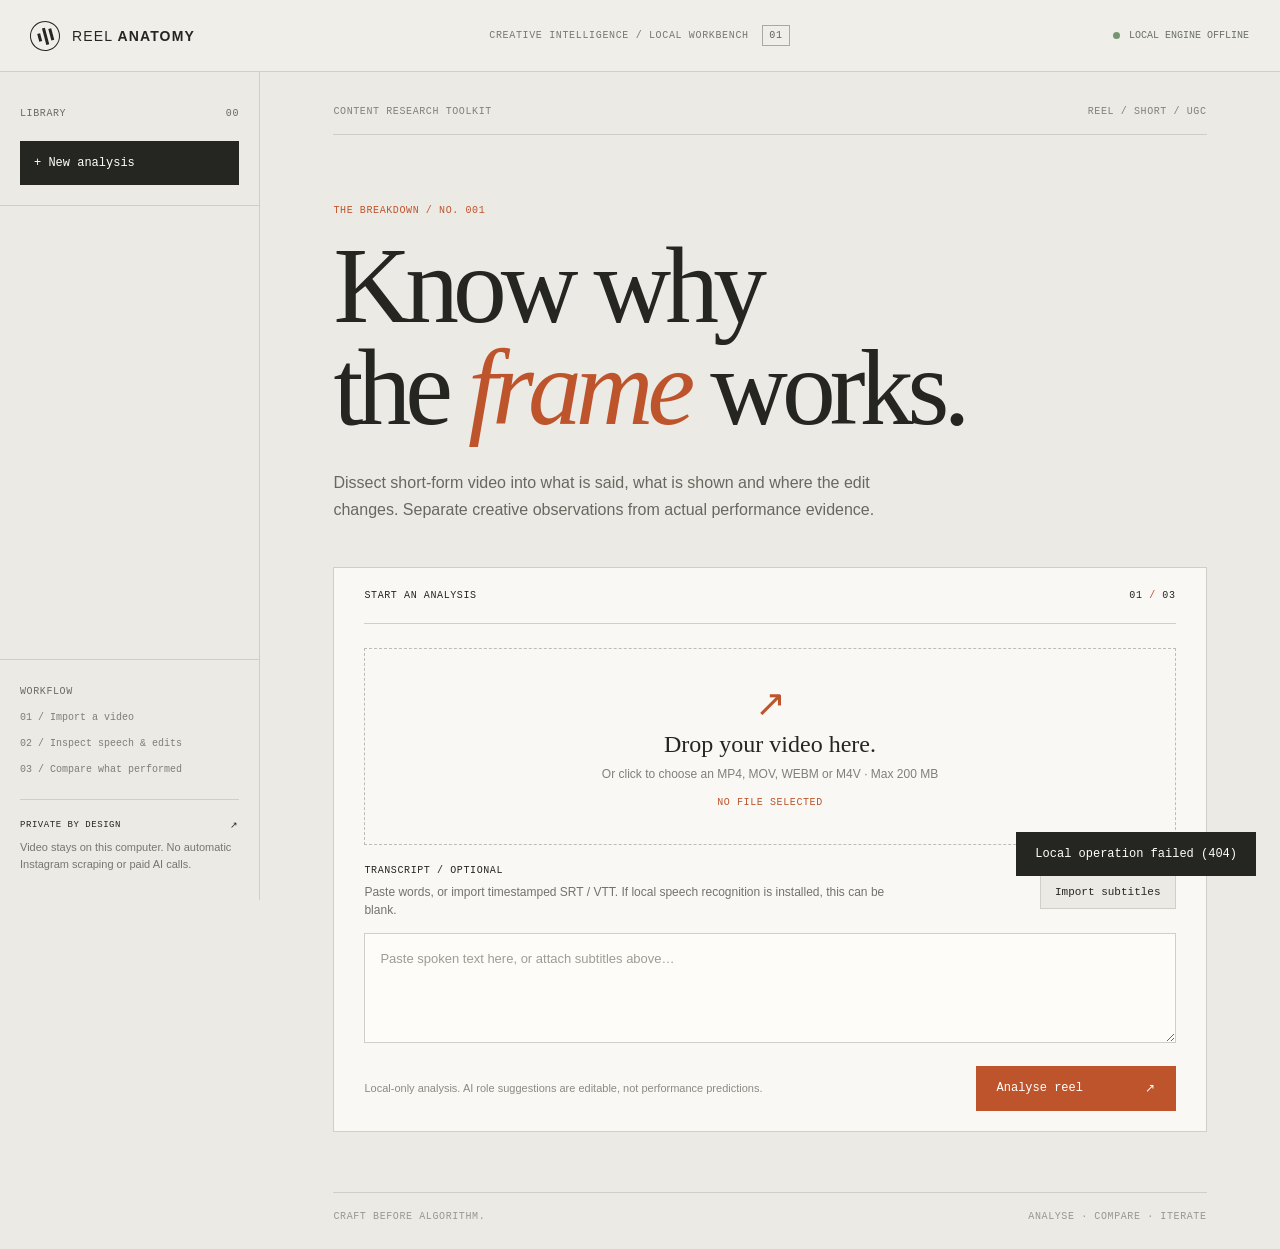
==== web/index.html @ 13e391bc "Build local-first Reel Anatomy analysis workbench" ====
<!doctype html>
<html lang="en">
<head>
  <meta charset="utf-8">
  <meta name="viewport" content="width=device-width, initial-scale=1">
  <meta name="theme-color" content="#eceae4">
  <title>Reel Anatomy · Creative analysis workbench</title>
  <link rel="stylesheet" href="/web/style.css">
</head>
<body>
  <div class="shell">
    <header class="topbar">
      <div class="brand" aria-label="Reel Anatomy">
        <div class="brand-mark"><span></span><span></span><span></span></div>
        <div class="brand-name">REEL <strong>ANATOMY</strong></div>
      </div>
      <div class="top-center">CREATIVE INTELLIGENCE / LOCAL WORKBENCH <span class="version">01</span></div>
      <div class="header-right"><span class="live-dot"></span><span id="system-status">Checking local engine</span></div>
    </header>
    <div class="workspace">
      <aside class="sidebar">
        <div class="side-top">
          <div class="eyebrow">LIBRARY <span id="project-count">00</span></div>
          <button class="side-new" id="new-project">+ New analysis</button>
        </div>
        <nav id="project-list" class="project-list" aria-label="Saved projects"></nav>
        <div class="side-bottom">
          <span class="eyebrow">WORKFLOW</span>
          <p>01 / Import a video</p>
          <p>02 / Inspect speech &amp; edits</p>
          <p>03 / Compare what performed</p>
          <div class="privacy">PRIVATE BY DESIGN <span>↗</span><small>Video stays on this computer. No automatic Instagram scraping or paid AI calls.</small></div>
        </div>
      </aside>
      <main class="main">
        <section id="start-view" class="start-view">
          <div class="intro-meta"><span>CONTENT RESEARCH TOOLKIT</span><span>REEL / SHORT / UGC</span></div>
          <div class="intro">
            <span class="issue">THE BREAKDOWN / NO. 001</span>
            <h1>Know why<br>the <em>frame</em> works.</h1>
            <p class="intro-deck">Dissect short-form video into what is said, what is shown and where the edit changes. Separate creative observations from actual performance evidence.</p>
          </div>
          <div class="form-stage">
            <div class="form-topline"><span>START AN ANALYSIS</span><span>01 <span class="slash">/</span> 03</span></div>
            <form id="upload-form">
              <label class="drop-zone" id="drop-zone">
                <input id="video-file" name="video" type="file" accept="video/mp4,video/quicktime,video/webm,.m4v" required>
                <span class="drop-icon">↗</span>
                <span class="drop-heading">Drop your video here.</span>
                <span class="drop-sub">Or click to choose an MP4, MOV, WEBM or M4V · Max 200 MB</span>
                <span id="chosen-name" class="chosen-name">NO FILE SELECTED</span>
              </label>
              <div class="import-options">
                <div>
                  <div class="field-label">TRANSCRIPT / OPTIONAL</div>
                  <p>Paste words, or import timestamped SRT / VTT. If local speech recognition is installed, this can be blank.</p>
                </div>
                <label class="file-mini">Import subtitles<input id="captions-file" type="file" accept=".srt,.vtt,.txt"></label>
              </div>
              <textarea id="transcript-input" spellcheck="true" rows="4" placeholder="Paste spoken text here, or attach subtitles above…"></textarea>
              <div class="form-bottom">
                <p id="upload-hint">Local-only analysis. AI role suggestions are editable, not performance predictions.</p>
                <button class="primary-button" id="analyze-button" type="submit">Analyse reel <span>↗</span></button>
              </div>
              <div id="upload-progress" class="upload-progress" hidden><span class="spinner"></span><span id="progress-label">Processing the video…</span></div>
            </form>
          </div>
          <div class="bottom-note"><span>CRAFT BEFORE ALGORITHM.</span><span>ANALYSE · COMPARE · ITERATE</span></div>
        </section>
        <section id="analysis-view" hidden>
          <div class="analysis-head">
            <button class="back-link" id="back-to-library">← New analysis</button>
            <div class="analysis-topline"><span>FIELD REPORT <span id="report-no">/ 01</span></span><span id="save-indicator">LOCAL COPY</span></div>
            <div class="analysis-title-row"><div><div class="kicker">VIDEO DECONSTRUCTION</div><h2 id="report-title"></h2></div><button class="outline-button" id="save-button">Save corrections</button></div>
            <div class="report-meta"><span id="report-duration"></span><span id="report-utterances"></span><span id="report-cuts"></span><span id="report-source"></span></div>
            <div id="notice-list" class="notice-list"></div>
          </div>
          <div class="overview">
            <div class="video-column">
              <div class="panel-title"><span>01 / ORIGINAL FOOTAGE</span><span id="video-time">00:00</span></div>
              <div class="video-frame"><video id="player" controls playsinline preload="metadata"></video></div>
              <p class="panel-foot">Select a sentence or shot below to inspect its moment.</p>
            </div>
            <div class="breakdown-column">
              <div class="panel-title"><span>02 / STRUCTURE AT A GLANCE</span><span>PROVISIONAL TAGS</span></div>
              <div class="stat-grid">
                <div class="stat"><strong id="stat-sentences">0</strong><span>UTTERANCES</span></div>
                <div class="stat"><strong id="stat-shots">0</strong><span>SHOT INTERVALS</span></div>
                <div class="stat"><strong id="stat-cut-rate">0</strong><span>CUTS / MIN</span></div>
              </div>
              <div class="structure-title">NARRATIVE MIX <span>BY NUMBER OF UTTERANCES</span></div>
              <div id="role-breakdown" class="role-breakdown"></div>
              <div class="insight-note"><span>EDITOR'S NOTE</span><p id="structure-note"></p></div>
            </div>
          </div>
          <div class="timeline-panel">
            <div class="panel-title"><span>03 / CHRONOLOGICAL MAP</span><span>CLICK A BLOCK TO SEEK</span></div>
            <div class="timeline-label"><span>WHAT IS SAID</span><span>START → FINISH</span></div>
            <div class="timeline-track transcript-track" id="speech-track"></div>
            <div class="timeline-label second"><span>WHERE THE CUTS ARE</span><span>AUTOMATIC ESTIMATE</span></div>
            <div class="timeline-track shot-track" id="shot-track"></div>
            <div class="timeline-key" id="timeline-key"></div>
          </div>
          <section class="detail-panel">
            <div class="panel-title"><span>04 / SENTENCE-BY-SENTENCE</span><span id="sentence-count">0 ROWS</span></div>
            <div class="table-hdr"><span>IN / OUT</span><span>FUNCTION</span><span>SPOKEN CONTENT &amp; BASIS</span></div>
            <div id="sentence-rows"></div>
          </section>
          <section class="detail-panel">
            <div class="panel-title"><span>05 / SHOT INVENTORY</span><span>LABELS ARE EDITABLE</span></div>
            <p class="panel-desc">Shot boundaries are estimated from visual changes. Camera angles and scene descriptions require your review; these are not claimed as computer-vision classifications.</p>
            <div id="shot-grid" class="shot-grid"></div>
          </section>
          <section class="detail-panel performance">
            <div class="panel-title"><span>06 / REAL PERFORMANCE</span><span>USER-SUPPLIED METRICS ONLY</span></div>
            <p class="panel-desc">Enter actual numbers for this video. No estimated views, fabricated retention or automatic Instagram access.</p>
            <div class="metric-fields" id="metric-fields">
              <label>Views <input type="number" min="0" name="views" placeholder="—"></label>
              <label>Likes <input type="number" min="0" name="likes" placeholder="—"></label>
              <label>Saves <input type="number" min="0" name="saves" placeholder="—"></label>
              <label>Shares <input type="number" min="0" name="shares" placeholder="—"></label>
              <label>Comments <input type="number" min="0" name="comments" placeholder="—"></label>
            </div>
            <div class="actions"><button class="outline-button" id="export-json">Export full analysis (.json)</button><button class="outline-button" id="export-csv">Export sentences (.csv)</button></div>
          </section>
          <section class="detail-panel comparison">
            <div class="panel-title"><span>07 / ACROSS YOUR LIBRARY</span><span>DESCRIPTIVE COMPARISON</span></div>
            <p class="panel-desc">Compare reported views and engagement rate with structural observations. Similarity alone does not prove a technique caused success.</p>
            <div id="comparison-table"></div>
            <div class="actions"><button class="outline-button" id="export-comparison">Export comparison (.csv)</button></div>
          </section>
          <div class="bottom-note"><span>CRAFT BEFORE ALGORITHM.</span><span>LOCAL · AUDITABLE · EDITABLE</span></div>
        </section>
      </main>
    </div>
    <div class="toast" id="toast" role="status" aria-live="polite"></div>
  </div>
  <script src="/web/app.js"></script>
</body>
</html>
---- web/style.css ----
/* Local-first: no remote font requests. Falls back to installed system fonts. */
:root{--paper:#eceae4;--white:#f9f8f4;--ink:#252521;--muted:#878780;--line:#cfcfc7;--accent:#be542c;--accent-soft:#efd2c5;--cream:#e5e1d6;--mono:'DM Mono','Consolas',monospace;--sans:'DM Sans','Arial',sans-serif;--serif:'Playfair Display',Georgia,serif}
*{box-sizing:border-box}html{scroll-behavior:smooth}body{margin:0;background:var(--paper);color:var(--ink);font-family:var(--sans);font-size:14px}button,input,textarea,select{font:inherit}button{cursor:pointer}button:focus-visible,input:focus-visible,textarea:focus-visible,select:focus-visible{outline:2px solid var(--accent);outline-offset:3px}a{color:inherit}
[hidden]{display:none!important}::selection{background:var(--accent-soft)}
.topbar{height:72px;display:flex;align-items:center;justify-content:space-between;gap:20px;padding:0 31px 0 30px;border-bottom:1px solid var(--line);background:#efeee9;position:sticky;top:0;z-index:20}
.brand{display:flex;align-items:center;gap:12px;min-width:230px}.brand-mark{width:30px;height:30px;border:1.8px solid var(--ink);border-radius:50%;position:relative;display:flex;align-items:center;justify-content:center;gap:3px;transform:rotate(-15deg)}.brand-mark span{width:3px;background:var(--ink);height:8px}.brand-mark span:nth-child(2){height:17px}.brand-mark span:nth-child(3){height:12px}.brand-name{font-size:14px;letter-spacing:.08em;font-weight:400;white-space:nowrap}.brand-name strong{font-weight:700}
.top-center{font:10px var(--mono);letter-spacing:.065em;color:#777970;text-align:center}.version{border:1px solid #aaa99f;padding:4px 6px;margin-left:7px;color:#62655c}.header-right{display:flex;align-items:center;gap:9px;font:10px var(--mono);color:#6d706b;text-transform:uppercase;min-width:230px;justify-content:flex-end}.live-dot{width:7px;height:7px;border-radius:100%;background:#789571}
.workspace{display:grid;grid-template-columns:260px minmax(0,1fr);min-height:calc(100vh - 72px)}
.sidebar{border-right:1px solid var(--line);display:flex;flex-direction:column;min-height:calc(100vh - 72px);position:sticky;top:72px;height:calc(100vh - 72px);overflow-y:auto;background:var(--paper)}
.side-top{padding:36px 20px 20px}.eyebrow,.kicker,.issue,.intro-meta,.form-topline,.panel-title,.table-hdr,.timeline-label,.timeline-key,.bottom-note,.analysis-topline,.report-meta,.field-label,.metric-fields label,.stat span,.structure-title,.privacy,.chosen-name,.upload-progress,.notice-list,.back-link{font-family:var(--mono);font-size:10px;letter-spacing:.06em}
.eyebrow{display:flex;justify-content:space-between;color:#6b6b64}.side-new{background:var(--ink);color:white;border:0;text-align:left;width:100%;margin:22px 0 0;padding:15px 14px;font:12px var(--mono);display:flex;justify-content:space-between}.side-new:hover{background:var(--accent)}
.project-list{flex:1;display:block;border-top:1px solid var(--line)}.project-nav{border:0;border-bottom:1px solid var(--line);background:transparent;display:flex;flex-direction:column;gap:7px;width:100%;text-align:left;padding:17px 20px 17px 24px;position:relative}.project-nav:hover,.project-nav.active{background:#e0ded5}.project-nav.active:before{content:'';position:absolute;left:0;top:0;bottom:0;width:3px;background:var(--accent)}.project-nav strong{font-size:13px;font-weight:600;white-space:nowrap;overflow:hidden;text-overflow:ellipsis;width:100%}.project-nav small{font:9px var(--mono);color:var(--muted)}.empty-library{padding:28px 20px;color:var(--muted);line-height:1.6;font-size:12px}
.side-bottom{padding:26px 20px;margin-top:auto;border-top:1px solid var(--line)}.side-bottom p{font:10px var(--mono);color:#7e7e76;margin:15px 0}.privacy{border-top:1px solid var(--line);margin-top:24px;padding-top:20px;font-size:9px;color:var(--ink);display:block}.privacy span{float:right}.privacy small{font:11px/1.6 var(--sans);display:block;color:#76766e;margin-top:9px;letter-spacing:normal}
.main{min-width:0;max-width:1680px;width:100%;margin:0 auto}.start-view{min-height:calc(100vh - 72px);padding:34px 7.2% 0}.intro-meta{display:flex;justify-content:space-between;color:#828078;border-bottom:1px solid var(--line);padding-bottom:17px}.intro{padding:65px 0 44px}.issue{color:var(--accent)}.intro h1{font-size:clamp(58px,8.4vw,132px);line-height:.95;font-family:var(--serif);font-weight:500;letter-spacing:-.055em;margin:19px 0 31px}.intro h1 em{font-weight:500;color:var(--accent)}.intro-deck{font-size:16px;color:#686860;line-height:1.65;max-width:560px;margin:0}
.form-stage{max-width:940px;border:1px solid var(--line);background:var(--white);padding:0 30px 20px;margin-bottom:60px}.form-topline{display:flex;justify-content:space-between;padding:22px 0;border-bottom:1px solid var(--line)}.slash{color:var(--accent)}.drop-zone{display:flex;align-items:center;flex-direction:column;justify-content:center;min-height:197px;border:1px dashed #bebdb5;margin-top:24px;padding:18px;transition:background .2s,border-color .2s;text-align:center;position:relative}.drop-zone:hover,.drop-zone.dragover{background:#f3eee6;border-color:var(--accent)}.drop-zone input{position:absolute;inset:0;opacity:0;width:100%;cursor:pointer}.drop-icon{font-family:var(--serif);font-size:37px;color:var(--accent);line-height:1}.drop-heading{font:500 24px var(--serif);margin:9px 0}.drop-sub{font-size:12px;color:#808078}.chosen-name{font-size:10px;color:var(--accent);margin-top:16px}.import-options{display:flex;align-items:center;justify-content:space-between;gap:15px;padding:20px 0 14px}.import-options p{font-size:12px;color:#73736e;margin:7px 0 0;max-width:530px;line-height:1.5}.file-mini{position:relative;padding:10px 14px;border:1px solid var(--line);font:11px var(--mono);white-space:nowrap;cursor:pointer;background:var(--paper)}.file-mini input{position:absolute;inset:0;opacity:0;cursor:pointer;width:100%}textarea{border:1px solid var(--line);background:#fdfcf9;width:100%;padding:15px;resize:vertical;min-height:80px;color:var(--ink);font:13px/1.5 var(--sans)}textarea::placeholder{color:#9e9d93}.form-bottom{display:flex;gap:15px;align-items:center;justify-content:space-between;padding:20px 0 0}.form-bottom p{font:11px/1.6 var(--sans);max-width:420px;color:#8b8b81;margin:0}.primary-button{background:var(--accent);border:0;color:white;font:12px var(--mono);padding:15px 21px;display:flex;justify-content:space-between;gap:50px;min-width:200px}.primary-button:hover{background:#a64422}.primary-button:disabled{opacity:.5;cursor:not-allowed}.upload-progress{display:flex;gap:10px;align-items:center;padding-top:20px;color:var(--accent)}.spinner{height:13px;width:13px;border-radius:100%;border:2px solid #e4b6a5;border-top-color:var(--accent);animation:spin .8s linear infinite}@keyframes spin{to{transform:rotate(360deg)}}
.bottom-note{display:flex;justify-content:space-between;gap:20px;border-top:1px solid var(--line);padding:18px 0 28px;color:#97978f}
#analysis-view{padding:27px 5% 20px}.back-link{border:0;background:transparent;color:var(--accent);padding:0;margin:0 0 30px}.analysis-topline{display:flex;justify-content:space-between;padding-bottom:16px;border-bottom:1px solid var(--line);color:#84837a}.analysis-title-row{display:flex;justify-content:space-between;align-items:end;gap:24px;margin:25px 0}.kicker{color:var(--accent)}.analysis-title-row h2{font:500 clamp(32px,4vw,56px)/1.07 var(--serif);margin:12px 0 0;letter-spacing:-.035em;overflow-wrap:anywhere}.outline-button{background:transparent;border:1px solid #a8a89e;padding:11px 14px;font:10px var(--mono);white-space:nowrap;color:var(--ink)}.outline-button:hover{border-color:var(--accent);color:var(--accent)}.report-meta{display:flex;flex-wrap:wrap;gap:18px;padding-bottom:23px;color:#7c7d75}.report-meta span:not(:first-child):before{content:'·';margin-right:17px;color:#adaca3}.notice-list{padding:0 0 8px}.notice{border-left:2px solid var(--accent);padding:9px 12px;background:#e9dbcd;margin-bottom:6px;line-height:1.5;color:#80533e}
.overview{display:grid;grid-template-columns:minmax(0,1.25fr) minmax(310px,.75fr);gap:30px;border-top:1px solid var(--line);padding:24px 0 36px}.panel-title{display:flex;justify-content:space-between;gap:15px;color:#65665e;margin-bottom:20px}.panel-title span:last-child{color:#9b9b91}.video-frame{aspect-ratio:16/9;background:#181817;display:flex;align-items:center;justify-content:center;overflow:hidden}.video-frame video{display:block;width:100%;height:100%;object-fit:contain}.panel-foot{font-size:11px;color:#8e8d84}
.breakdown-column{border:1px solid var(--line);background:#f3f1ea;padding:20px}.stat-grid{display:grid;grid-template-columns:repeat(3,1fr);border-top:1px solid var(--line);border-bottom:1px solid var(--line);margin-bottom:25px}.stat{padding:22px 10px 18px;text-align:center;display:flex;flex-direction:column;gap:12px}.stat+.stat{border-left:1px solid var(--line)}.stat strong{font:500 38px var(--serif);letter-spacing:-.05em}.stat span{font-size:8px;color:#8a8a80}.structure-title{display:flex;justify-content:space-between;gap:8px;margin:0 0 15px}.structure-title span{color:#aaa99f;font-size:8px}.role-breakdown{display:flex;flex-direction:column;gap:13px}.role-line{display:grid;grid-template-columns:94px minmax(0,1fr) 26px;align-items:center;gap:11px;font-size:11px}.role-line label{white-space:nowrap}.role-line b{font:10px var(--mono);font-weight:400;text-align:right}.meter{height:7px;background:#dedbd2}.meter div{height:100%;background:var(--ink)}.role-line.is-hook .meter div{background:var(--accent)}.insight-note{margin-top:27px;border-top:1px solid var(--line);padding-top:18px}.insight-note span{font:10px var(--mono);color:var(--accent)}.insight-note p{font:14px/1.55 var(--serif);margin:9px 0 0}
.timeline-panel,.detail-panel{border-top:1px solid var(--line);padding:28px 0 35px}.timeline-label{display:flex;justify-content:space-between;color:#818177;margin:20px 0 8px}.timeline-label.second{margin-top:20px}.timeline-track{height:45px;display:flex;position:relative;background:#dad8d0;overflow:hidden}.timeline-track button{position:absolute;border:0;border-right:2px solid var(--paper);top:0;bottom:0;min-width:3px;padding:0;overflow:hidden;cursor:pointer}.transcript-track button{background:#918f85}.transcript-track button.hook{background:var(--accent)}.transcript-track button.cta{background:#3d6258}.transcript-track button.problem{background:#ac8f5a}.transcript-track button:hover,.shot-track button:hover{filter:brightness(.78)}.shot-track{height:25px}.shot-track button{background:#a7a49a}.shot-track button:nth-child(even){background:#7c7d77}.timeline-key{display:flex;gap:17px;margin-top:14px;color:#85847a;flex-wrap:wrap}.legend-dot{display:inline-block;vertical-align:middle;width:8px;height:8px;margin-right:5px;background:#918f85}.legend-dot.hook{background:var(--accent)}.legend-dot.cta{background:#3d6258}.legend-dot.problem{background:#ac8f5a}
.table-hdr,.sentence-row{display:grid;grid-template-columns:120px 150px minmax(0,1fr);gap:18px;align-items:start}.table-hdr{border-bottom:1px solid var(--ink);padding:14px 0;color:#818177}.sentence-row{border-bottom:1px solid var(--line);padding:20px 0;position:relative}.sentence-row:hover{background:#e7e3d8}.time-button{border:0;background:transparent;color:var(--accent);font:11px var(--mono);text-align:left;padding:0}.role-select{max-width:135px;width:100%;padding:7px 4px;background:#eeece5;border:1px solid #b9b8ae;font:10px var(--mono)}.row-text{width:100%;font:16px/1.4 var(--serif);padding:1px 0;border:0;border-bottom:1px dashed transparent;background:transparent;resize:vertical;min-height:35px}.row-text:focus{border-color:var(--accent);outline:none}.row-reason{font-size:11px;color:#8a887f;margin-top:5px;line-height:1.5}
.panel-desc{font-size:12px;line-height:1.6;color:#85847c;max-width:710px;margin:-3px 0 20px}.shot-grid{display:grid;grid-template-columns:repeat(auto-fill,minmax(185px,1fr));gap:14px}.shot-card{background:#f8f7f2;border:1px solid var(--line);padding:0 0 14px}.shot-card img{display:block;width:100%;aspect-ratio:16/9;object-fit:cover;background:#c9c6be;cursor:pointer}.shot-body{padding:12px 12px 0}.shot-time{font:10px var(--mono);color:var(--accent);display:flex;justify-content:space-between;margin-bottom:9px}.shot-card input{background:transparent;border:0;border-bottom:1px solid var(--line);padding:7px 0;width:100%;font:13px var(--sans)}.shot-card input:focus{outline:none;border-color:var(--accent)}
.metric-fields{display:grid;grid-template-columns:repeat(5,minmax(0,1fr));gap:12px}.metric-fields label{display:flex;flex-direction:column;gap:9px;color:#838179}.metric-fields input{width:100%;border:1px solid var(--line);background:var(--white);padding:12px;font:14px var(--sans);color:var(--ink)}.actions{display:flex;gap:9px;margin-top:25px;flex-wrap:wrap}.comparison-table{width:100%;border-collapse:collapse}.comparison-table th,.comparison-table td{border-bottom:1px solid var(--line);padding:13px 10px;text-align:left;font-size:12px}.comparison-table th{font:9px var(--mono);color:#8b8b82}.comparison-table td:first-child{max-width:250px;overflow-wrap:anywhere}.comparison-table td.number{text-align:right;font:11px var(--mono)}.comparison-table th:not(:first-child){text-align:right}.comparison-table tr.current{background:#e6e0d4}.no-comparison{padding:30px 0;color:var(--muted);font-size:12px}
.toast{position:fixed;right:24px;bottom:24px;background:var(--ink);color:white;padding:15px 19px;font:12px var(--mono);z-index:99;max-width:360px;opacity:0;transform:translateY(15px);transition:.2s;pointer-events:none}.toast.visible{opacity:1;transform:translateY(0)}
@media(max-width:1100px){.workspace{grid-template-columns:210px minmax(0,1fr)}.brand{min-width:auto}.top-center{display:none}.header-right{min-width:auto}.start-view{padding-left:6%;padding-right:6%}.overview{grid-template-columns:1fr}.breakdown-column{max-width:none}}
@media(max-width:680px){.topbar{height:58px;padding:0 16px}.header-right{font-size:9px}.brand-name{font-size:12px}.brand-mark{width:26px;height:26px}.workspace{display:block}.sidebar{position:static;min-height:0;height:auto;border-right:0;border-bottom:1px solid var(--line);display:block}.side-top{padding:13px 17px;display:flex;align-items:center;justify-content:space-between}.side-top .eyebrow{gap:10px}.side-new{margin:0;width:auto;padding:10px 12px;font-size:10px}.project-list{display:flex;overflow-x:auto;border-top:0;gap:0}.project-nav{min-width:170px;max-width:190px;border-bottom:0;border-right:1px solid var(--line);padding:12px}.empty-library{padding:8px 17px}.side-bottom{display:none}.start-view{padding:23px 18px 0}.intro{padding:50px 0 32px}.intro h1{font-size:clamp(52px,14vw,75px)}.intro-deck{font-size:14px}.form-stage{padding:0 16px 15px}.drop-zone{min-height:165px}.form-bottom{align-items:stretch;flex-direction:column}.form-bottom .primary-button{width:100%}#analysis-view{padding:23px 17px 10px}.analysis-title-row{align-items:start;flex-direction:column}.report-meta{gap:9px}.report-meta span:not(:first-child):before{margin-right:8px}.table-hdr,.sentence-row{grid-template-columns:89px minmax(0,1fr);gap:8px}.table-hdr span:nth-child(2){display:none}.sentence-row .role-select{grid-column:2;grid-row:1;width:150px}.sentence-row .row-content{grid-column:1/-1}.row-text{font-size:15px}.metric-fields{grid-template-columns:repeat(2,minmax(0,1fr))}.overview{gap:20px}.stat strong{font-size:31px}.intro-meta{font-size:8px}.panel-title{font-size:8px}.structure-title{font-size:9px}.privacy{display:none}}
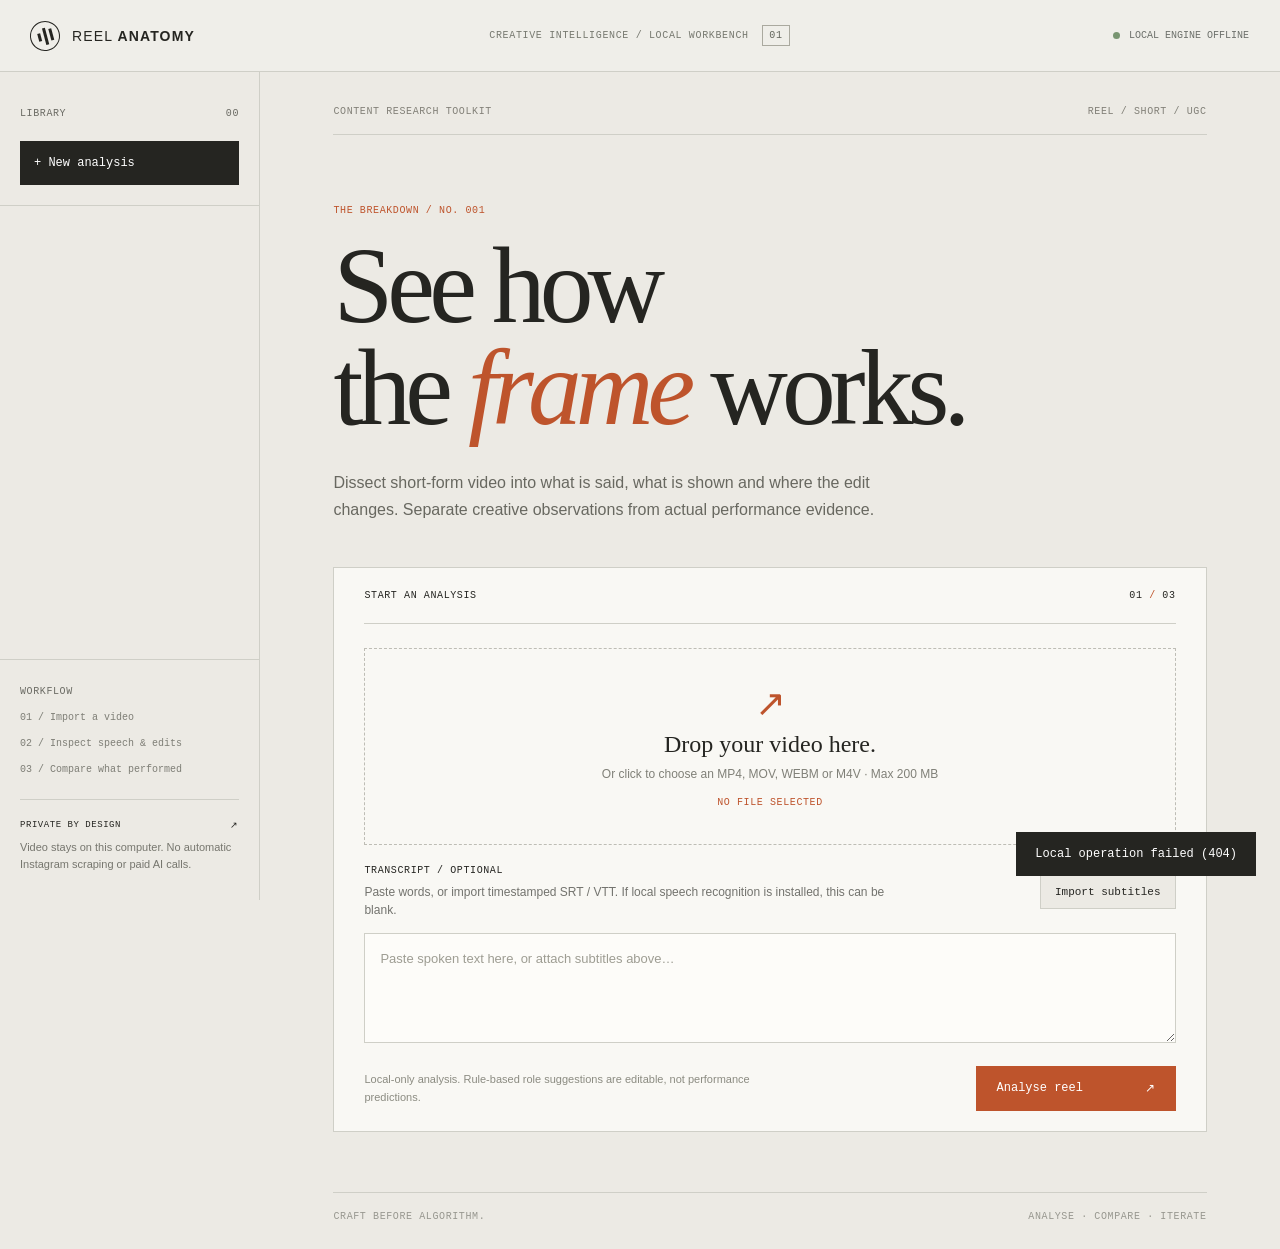
==== commit 0d128746: "Harden Reel Anatomy release and verify actual media workflows" ====
--- a/web/index.html
+++ b/web/index.html
@@ -37,14 +37,14 @@
           <div class="intro-meta"><span>CONTENT RESEARCH TOOLKIT</span><span>REEL / SHORT / UGC</span></div>
           <div class="intro">
             <span class="issue">THE BREAKDOWN / NO. 001</span>
-            <h1>Know why<br>the <em>frame</em> works.</h1>
+            <h1>See how<br>the <em>frame</em> works.</h1>
             <p class="intro-deck">Dissect short-form video into what is said, what is shown and where the edit changes. Separate creative observations from actual performance evidence.</p>
           </div>
           <div class="form-stage">
             <div class="form-topline"><span>START AN ANALYSIS</span><span>01 <span class="slash">/</span> 03</span></div>
             <form id="upload-form">
               <label class="drop-zone" id="drop-zone">
-                <input id="video-file" name="video" type="file" accept="video/mp4,video/quicktime,video/webm,.m4v" required>
+                <input id="video-file" name="video" type="file" accept="video/mp4,video/quicktime,video/webm,.m4v" multiple required>
                 <span class="drop-icon">↗</span>
                 <span class="drop-heading">Drop your video here.</span>
                 <span class="drop-sub">Or click to choose an MP4, MOV, WEBM or M4V · Max 200 MB</span>
@@ -59,7 +59,7 @@
               </div>
               <textarea id="transcript-input" spellcheck="true" rows="4" placeholder="Paste spoken text here, or attach subtitles above…"></textarea>
               <div class="form-bottom">
-                <p id="upload-hint">Local-only analysis. AI role suggestions are editable, not performance predictions.</p>
+                <p id="upload-hint">Local-only analysis. Rule-based role suggestions are editable, not performance predictions.</p>
                 <button class="primary-button" id="analyze-button" type="submit">Analyse reel <span>↗</span></button>
               </div>
               <div id="upload-progress" class="upload-progress" hidden><span class="spinner"></span><span id="progress-label">Processing the video…</span></div>
@@ -121,13 +121,13 @@
               <label>Shares <input type="number" min="0" name="shares" placeholder="—"></label>
               <label>Comments <input type="number" min="0" name="comments" placeholder="—"></label>
             </div>
-            <div class="actions"><button class="outline-button" id="export-json">Export full analysis (.json)</button><button class="outline-button" id="export-csv">Export sentences (.csv)</button></div>
+            <div class="actions"><button class="outline-button" id="export-json">Export full analysis (.json)</button><button class="outline-button" id="export-csv">Export sentences (.csv)</button><button class="outline-button" id="export-report">Export readable report (.md)</button></div>
           </section>
           <section class="detail-panel comparison">
             <div class="panel-title"><span>07 / ACROSS YOUR LIBRARY</span><span>DESCRIPTIVE COMPARISON</span></div>
-            <p class="panel-desc">Compare reported views and engagement rate with structural observations. Similarity alone does not prove a technique caused success.</p>
+            <p class="panel-desc">Compare reported views and engagement rate with structural observations. Missing metrics stay unknown, not zero. Similarity alone does not prove a technique caused success.</p>
             <div id="comparison-table"></div>
-            <div class="actions"><button class="outline-button" id="export-comparison">Export comparison (.csv)</button></div>
+            <div class="actions"><label class="file-mini">Import metrics CSV<input type="file" id="import-metrics" accept=".csv,text/csv"></label><button class="outline-button" id="export-comparison">Export comparison (.csv)</button></div>
           </section>
           <div class="bottom-note"><span>CRAFT BEFORE ALGORITHM.</span><span>LOCAL · AUDITABLE · EDITABLE</span></div>
         </section>
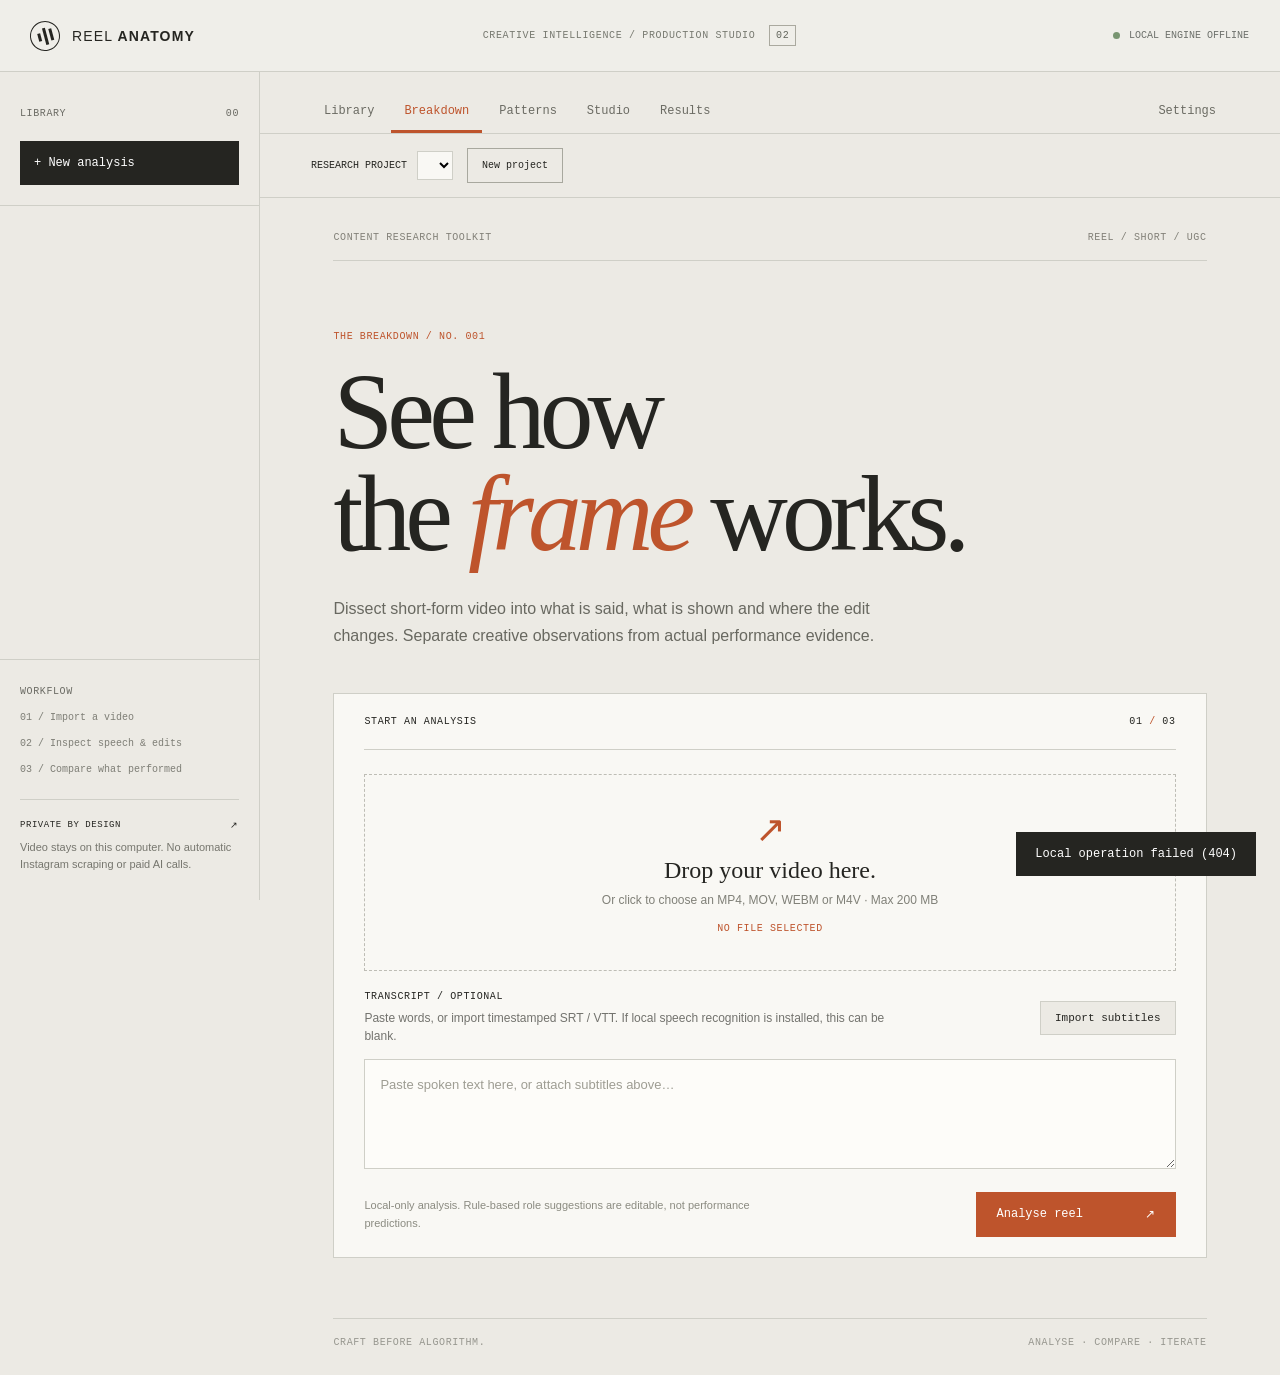
==== commit 6463a8d3: "Build Reel Anatomy Studio research-to-production workflow" ====
--- a/web/index.html
+++ b/web/index.html
@@ -6,6 +6,7 @@
   <meta name="theme-color" content="#eceae4">
   <title>Reel Anatomy · Creative analysis workbench</title>
   <link rel="stylesheet" href="/web/style.css">
+  <link rel="stylesheet" href="/web/studio.css">
 </head>
 <body>
   <div class="shell">
@@ -14,7 +15,7 @@
         <div class="brand-mark"><span></span><span></span><span></span></div>
         <div class="brand-name">REEL <strong>ANATOMY</strong></div>
       </div>
-      <div class="top-center">CREATIVE INTELLIGENCE / LOCAL WORKBENCH <span class="version">01</span></div>
+      <div class="top-center">CREATIVE INTELLIGENCE / PRODUCTION STUDIO <span class="version">02</span></div>
       <div class="header-right"><span class="live-dot"></span><span id="system-status">Checking local engine</span></div>
     </header>
     <div class="workspace">
@@ -33,6 +34,38 @@
         </div>
       </aside>
       <main class="main">
+        <nav class="workspace-tabs" aria-label="Research workflow">
+          <button data-studio-tab="library">Library</button><button data-studio-tab="breakdown" class="selected">Breakdown</button><button data-studio-tab="patterns">Patterns</button><button data-studio-tab="create">Studio</button><button data-studio-tab="results">Results</button><button data-studio-tab="settings" class="settings-tab">Settings</button>
+        </nav>
+        <div class="research-bar"><label>RESEARCH PROJECT <select id="research-select" aria-label="Research project"></select></label><button id="new-research" class="outline-button">New project</button><span id="research-context"></span></div>
+        <section id="studio-library" class="studio-pane" hidden>
+          <div class="studio-heading"><span class="kicker">01 / RESEARCH LIBRARY</span><h1>Find the pattern.<br><em>Keep the evidence.</em></h1><p>Collect relevant videos, not just winners. Keep source footage, observed results and your own experiments separate.</p></div>
+          <form id="research-form" class="studio-card" hidden><h3>Define the question</h3><div class="form-grid"><label>Project name<input name="title" maxlength="120" required></label><label>Platform<select name="platform"><option value="instagram">Instagram</option><option value="youtube">YouTube</option><option value="tiktok">TikTok</option><option value="other">Other</option></select></label><label>Topic<input name="topic" maxlength="500" required></label><label>Audience<input name="audience" maxlength="500" required></label><label class="span-two">Objective<input name="objective" maxlength="500" required></label></div><button class="primary-button">Create research project</button></form>
+          <details class="studio-card intake" open><summary>Import a collection</summary><p>Processing is local. The durable queue continues while the app runs. Identical footage and transcripts reuse analysis; distinct publications remain separate records.</p>
+            <form id="queue-form"><div class="form-grid"><label class="span-two">Videos<input id="queue-files" type="file" multiple accept=".mp4,.mov,.webm,.m4v" required></label><label class="span-two">Optional subtitles, matched by video filename<input id="queue-captions" type="file" multiple accept=".srt,.vtt,.txt"></label><label>Collection<select name="collection"><option value="reference">Reference posts</option><option value="own">Our published posts</option><option value="draft">Our drafts</option></select></label><label>Creator<input name="creator" maxlength="100" placeholder="Same creator name across comparable posts"></label><label>Topic cohort<input name="cohort" maxlength="120" placeholder="Example: software demonstrations"></label><label>Distribution<select name="distribution"><option value="unknown">Unknown</option><option value="organic">Organic, confirmed</option><option value="paid">Paid promotion</option></select></label></div><label class="check-label"><input name="rights_confirmed" type="checkbox" required> I own this footage or have permission to process it.</label><div class="actions"><button id="queue-submit" class="primary-button">Add to analysis queue ↗</button><span id="queue-upload-note" role="status"></span></div></form>
+          </details>
+          <div class="studio-card"><div class="section-top"><h3>Processing queue</h3><button id="queue-toggle" class="outline-button">Pause queue</button></div><p class="small-note">One worker at a time. Interrupted jobs require explicit resume. Pausing takes effect after the current job.</p><div id="queue-list"></div></div>
+          <div class="library-tools"><label class="grow">Search titles, creators and transcripts<input id="research-search" type="search" placeholder="Find a phrase or subject…"></label><label>Collection<select id="collection-filter"><option value="">All collections</option><option value="reference">References</option><option value="own">Our posts</option><option value="draft">Our drafts</option></select></label></div>
+          <div class="actions"><label class="file-mini">Import metadata CSV<input id="research-metadata-csv" type="file" accept=".csv"></label><label class="file-mini">Import snapshots CSV<input id="research-snapshot-csv" type="file" accept=".csv"></label><button id="export-library-template" class="outline-button">Export metadata template</button><button id="export-snapshot-template" class="outline-button">Snapshot template</button><button id="export-research" class="outline-button">Export research data</button></div>
+          <div id="csv-import-result" class="small-note" role="status"></div><div id="research-posts" class="research-posts"></div>
+        </section>
+        <section id="studio-patterns" class="studio-pane" hidden>
+          <div class="studio-heading"><span class="kicker">03 / PATTERNS</span><h1>Compare fairly.<br><em>Question the winners.</em></h1><p>Compare performance relative to earlier posts from the same creator. These are exploratory associations, never promises of virality.</p></div>
+          <div class="library-tools"><label>Observation window<select id="pattern-window"><option value="24h">24 hours ± 6 hours</option><option value="72h">72 hours ± 12 hours</option><option value="7d">7 days ± 1 day</option><option value="lifetime">Lifetime, not age-matched</option></select></label><label>Metric definition<select id="pattern-definition"><option value="instagram_views">Instagram views</option><option value="youtube_views">YouTube views</option><option value="youtube_engaged_views">YouTube engaged views</option><option value="tiktok_views">TikTok views</option><option value="manual_views">Manually defined views</option></select></label><button id="find-patterns" class="primary-button">Compare evidence</button></div><div id="pattern-output"></div>
+        </section>
+        <section id="studio-create" class="studio-pane" hidden>
+          <div class="studio-heading"><span class="kicker">04 / PRODUCTION STUDIO</span><h1>Make something<br><em>worth testing.</em></h1><p>Start with your audience, a truthful promise and footage you can actually make. Relevant examples inform structure, not imitation.</p></div>
+          <form id="brief-form" class="studio-card"><div class="section-top"><h3>Our next post</h3><span class="pill">ORIGINAL BRIEF</span></div><div class="form-grid"><label>Topic<input name="topic" required maxlength="250" placeholder="What are we showing?"></label><label>Audience<input name="audience" required maxlength="500" placeholder="Who is this useful for?"></label><label>Goal<input name="goal" required maxlength="120" placeholder="Qualified interest, saves, shares…"></label><label class="span-two">Pattern to test, not a promised result<select id="brief-pattern" name="pattern_key"><option value="">Use my brief without a pattern claim</option><option value="opening_question">Question in the opening</option><option value="early_demo">Show the demonstration early</option><option value="early_proof">Show proof early</option><option value="cta">One clear call to action</option><option value="frequent_cuts">Purposeful visual changes</option></select></label><input type="hidden" id="brief-pattern-window" name="pattern_window" value="72h"><input type="hidden" id="brief-pattern-definition" name="pattern_definition" value="instagram_views"><label>Length in seconds<input name="duration" type="number" min="10" max="120" value="30" required></label><label class="span-two">The honest promise<input name="promise" required maxlength="500" placeholder="What can the viewer learn or see?"></label><label class="span-two">Method / what you will demonstrate<textarea name="method" required maxlength="800" rows="3"></textarea></label><label class="span-two">Actual proof or evidence you can show<textarea name="proof" required maxlength="1500" rows="3" placeholder="Use verified facts. Do not invent a result to complete the story."></textarea></label><label>Available footage<input name="footage" required maxlength="800" placeholder="Screen capture, talking head, product close-up…"></label><label>Tone<input name="tone" maxlength="120" placeholder="Direct, practical, calm…"></label><label class="span-two">One call to action<input name="cta" required maxlength="300"></label></div><button class="primary-button" id="create-plan">Build filming brief ↗</button><p class="small-note">The included planner is a transparent structured tool. Optional local-model refinement is available in Settings; it is never silently enabled.</p></form>
+          <div class="library-tools"><label class="grow">Saved filming briefs<select id="plan-select"><option value="">Choose a brief</option></select></label><button id="load-plan" class="outline-button">Open brief</button></div><div id="plan-output"></div>
+          <div class="studio-card"><h3>Review the rough cut</h3><p>Measure the uploaded draft against the selected brief. Checks cite actual timestamps and distinguish suggestions from observations.</p><form id="draft-review-form"><div class="form-grid"><label>Our draft<select id="draft-review-post" required></select></label><button class="primary-button">Review against open brief</button></div></form><div id="draft-review-output"></div></div>
+        </section>
+        <section id="studio-results" class="studio-pane" hidden>
+          <div class="studio-heading"><span class="kicker">05 / RESULTS</span><h1>Write the hypothesis.<br><em>Then meet reality.</em></h1><p>Freeze what you intend to test before publication. Keep the original brief and record outcomes, including the ones that disappoint.</p></div>
+          <form id="experiment-form" class="studio-card"><h3>Plan a test</h3><div class="form-grid"><label>Filming brief<select id="experiment-plan" required></select></label><label>Our draft / post<select id="experiment-post" required></select></label><label class="span-two">The one major change<textarea name="change" required maxlength="1000" rows="2" placeholder="Show the outcome before the explanation instead of introducing myself first."></textarea></label><label class="span-two">Hypothesis<textarea name="hypothesis" maxlength="1000" rows="2" placeholder="Leave blank to use the brief's hypothesis."></textarea></label><label class="span-two">Observation window<select name="window"><option value="72h">72 hours</option><option value="24h">24 hours</option><option value="7d">7 days</option></select></label><label class="span-two">Primary metric<input name="primary_metric" maxlength="200" placeholder="Leave blank to use the brief's metric."></label></div><button class="primary-button">Record prospective test</button></form><div id="experiment-output"></div>
+        </section>
+        <section id="studio-settings" class="studio-pane" hidden><div class="studio-heading"><span class="kicker">LOCAL ANALYSIS SETTINGS</span><h1>Know what<br><em>is doing the work.</em></h1><p>English speech transcription and scene detection are included. Learned semantic analysis needs a separately installed local model.</p></div><div class="studio-card"><h3>Optional local model</h3><p>No model downloads, API keys or paid cloud calls are made by this app. The connector uses only Ollama at <code>127.0.0.1:11434</code> and rejects declared cloud-backed models.</p><button id="refresh-models" class="outline-button">Check installed local models</button><p id="model-status" role="status">Semantic analysis has not been configured.</p><form id="model-form"><label>Installed model<select id="model-select"></select></label><label class="check-label"><input id="model-enable" type="checkbox"> Enable explicit local semantic jobs with this model.</label><button class="primary-button">Save local model setting</button></form><p class="small-note">Choose a vision-capable model for sampled-frame descriptions. Text-only models analyse transcripts only. Model output is labelled as a suggestion. This is not a quality benchmark or a guarantee that a local service cannot be modified to forward data.</p></div><div class="studio-card"><h3>Data and scope</h3><p>Source links are provenance, not an automatic downloader. Import footage you may process and genuine analytics. Keep creator, observation window and metric definitions consistent. Mobile filming briefs are exported files, not an exposed local server.</p><p>The app does not publish social posts, invent private insights or predict guaranteed virality.</p></div></section>
+        <dialog id="post-dialog" class="post-dialog"><div class="section-top"><h2 id="post-dialog-title">Post evidence</h2><button id="close-post-dialog" class="outline-button">Close</button></div><form id="post-meta-form"><div class="form-grid"><label class="span-two">Title<input name="title" maxlength="120" required></label><label>Creator<input name="creator" maxlength="100"></label><label>Cohort<input name="cohort" maxlength="120"></label><label>Collection<select name="collection"><option value="reference">Reference</option><option value="own">Our published post</option><option value="draft">Our draft</option></select></label><label>Distribution<select name="distribution"><option value="unknown">Unknown</option><option value="organic">Organic, confirmed</option><option value="paid">Paid</option></select></label><label>Platform<select name="platform"><option value="instagram">Instagram</option><option value="youtube">YouTube</option><option value="tiktok">TikTok</option><option value="other">Other</option></select></label><label>Format<select name="format"><option value="reel">Reel</option><option value="short">Short</option><option value="video">Video</option><option value="carousel">Carousel</option><option value="text">Text</option></select></label><label>Published, in your local timezone<input name="published_at" type="datetime-local" step="1"></label><label>Source link<input name="source_url" type="url" placeholder="https://…"></label></div><label class="check-label"><input name="rights_confirmed" type="checkbox"> Processing rights confirmed</label><button class="primary-button">Save metadata</button></form><hr><h3>Record an actual observation</h3><form id="snapshot-form"><div class="form-grid"><label>Window<select name="window"><option value="24h">24 hours</option><option value="72h">72 hours</option><option value="7d">7 days</option><option value="lifetime">Lifetime / current total</option></select></label><label>Metric definition<select name="definition"><option value="instagram_views">Instagram views</option><option value="youtube_views">YouTube views</option><option value="youtube_engaged_views">YouTube engaged views</option><option value="tiktok_views">TikTok views</option><option value="manual_views">Manual views</option></select></label><label class="span-two">Observed, in your local timezone<input name="observed_at" type="datetime-local" step="1" required></label><label>Views<input name="views" type="number" min="0" step="1"></label><label>Engaged views, if supplied<input name="engaged_views" type="number" min="0" step="1"></label><label>Likes<input name="likes" type="number" min="0" step="1"></label><label>Saves<input name="saves" type="number" min="0" step="1"></label><label>Shares<input name="shares" type="number" min="0" step="1"></label><label>Comments<input name="comments" type="number" min="0" step="1"></label><label>Qualified conversions<input name="conversions" type="number" min="0" step="1"></label><label>Average watch time, seconds<input name="average_watch_seconds" type="number" min="0" max="86400" step="0.01"></label><label>3-second retention, percent<input name="retention_3s_pct" type="number" min="0" max="100" step="0.01"></label><label>Completion rate, percent<input name="completion_pct" type="number" min="0" max="100" step="0.01"></label><p class="small-note span-two">Enter watch-time and retention only when your analytics source explicitly supplies them. No retention curve is inferred from views.</p><label class="span-two">Source / provenance<input name="source" maxlength="500" required placeholder="Account export, screenshot, manually observed public count…"></label></div><button class="primary-button">Append observation</button><p class="small-note">Missing values remain unknown. Timed observations must match the recorded publication age.</p></form><div id="post-snapshots"></div><hr><h3>Semantic evidence</h3><button id="deep-analyse-post" class="outline-button">Queue local semantic analysis</button><div id="semantic-output"></div></dialog>
+
         <section id="start-view" class="start-view">
           <div class="intro-meta"><span>CONTENT RESEARCH TOOLKIT</span><span>REEL / SHORT / UGC</span></div>
           <div class="intro">
@@ -136,5 +169,6 @@
     <div class="toast" id="toast" role="status" aria-live="polite"></div>
   </div>
   <script src="/web/app.js"></script>
+  <script src="/web/studio.js"></script>
 </body>
 </html>
--- a/web/studio.css
+++ b/web/studio.css
@@ -0,0 +1,11 @@
+/* Research and production controls, using the existing editorial design system. */
+.workspace-tabs{display:flex;gap:4px;flex-wrap:wrap;padding:20px 5% 0;border-bottom:1px solid var(--line);background:var(--paper)}
+.workspace-tabs button{border:0;border-bottom:3px solid transparent;background:transparent;padding:12px 13px;color:#6b6b63;font:12px var(--mono)}
+.workspace-tabs button.selected{border-color:var(--accent);color:var(--accent)}.workspace-tabs .settings-tab{margin-left:auto}
+.research-bar{padding:14px 5%;display:flex;align-items:center;gap:14px;border-bottom:1px solid var(--line);font:10px var(--mono)}.research-bar label{display:flex;align-items:center;gap:10px}.research-bar select{padding:7px;border:1px solid var(--line);background:var(--white);max-width:260px}.research-bar>span{color:var(--muted);margin-left:auto;max-width:40%;line-height:1.5}
+.studio-pane{padding:34px 5% 60px;max-width:1400px}.studio-heading{margin:7px 0 33px;max-width:800px}.studio-heading h1{font:500 clamp(38px,4.3vw,70px)/1.02 var(--serif);letter-spacing:-.045em;margin:16px 0 20px}.studio-heading h1 em{color:var(--accent)}.studio-heading p,.studio-card>p{color:#6c6b61;line-height:1.65;font-size:14px;max-width:760px}
+.studio-card{border:1px solid var(--line);background:var(--white);padding:24px;margin-bottom:22px}.studio-card summary{font:500 23px var(--serif);cursor:pointer}.studio-card h3{font:500 23px var(--serif);margin:0 0 16px}.section-top{display:flex;align-items:center;justify-content:space-between;gap:15px;margin-bottom:15px}.section-top h3{margin:0}
+.form-grid{display:grid;grid-template-columns:repeat(2,minmax(0,1fr));gap:18px;margin:20px 0}.form-grid label,.library-tools label,#model-form>label{display:flex;flex-direction:column;gap:8px;color:#66665d;font:11px/1.4 var(--mono)}.form-grid input,.form-grid select,.form-grid textarea,.library-tools input,.library-tools select,#model-select,.plan-editor textarea,.plan-editor input,.experiment-assessment{width:100%;min-width:0;border:1px solid var(--line);padding:11px;background:#fffefa;color:var(--ink);font:14px/1.5 var(--sans)}.form-grid .span-two{grid-column:1/-1}.check-label{display:flex!important;align-items:center;gap:9px;margin:17px 0;font:12px/1.6 var(--sans)!important;color:#68665b}.check-label input{width:auto}.small-note{font:12px/1.6 var(--sans);color:#77776c;overflow-wrap:anywhere}.studio-card .small-note{font-size:12px}.library-tools{display:flex;align-items:end;gap:15px;flex-wrap:wrap;margin:25px 0 20px}.library-tools .grow{flex:1;min-width:180px}.library-tools label{min-width:150px}.research-posts{display:grid;gap:12px;margin-top:25px}.research-post{display:grid;grid-template-columns:minmax(0,1fr) auto;gap:20px;padding:22px;border:1px solid var(--line);background:#f5f3ed}.research-post h3{font:500 23px/1.2 var(--serif);margin:8px 0 10px;overflow-wrap:anywhere}.research-post p{color:#7b796d;font:11px/1.6 var(--mono);margin:0}.research-post .actions{margin:0;align-items:center;justify-content:flex-end;max-width:300px}.pill{font:9px var(--mono);border:1px solid #b7b6a9;padding:5px 7px;display:inline-block;color:#6c6d62;text-transform:uppercase;margin-right:8px}.empty-state{padding:35px;border:1px dashed var(--line);font:15px/1.7 var(--serif);color:#79776a;margin:20px 0}.queue-row{display:flex;align-items:center;justify-content:space-between;border-top:1px solid var(--line);gap:15px;padding:13px 0}.queue-row strong{font-size:13px}.queue-row small{display:block;color:#858174;line-height:1.5;margin-top:4px}.queue-row .actions{margin:0}.queue-row[data-state="failed"]{border-left:3px solid var(--accent);padding-left:10px}.queue-row[data-state="complete"] .pill{border-color:#85937e;color:#526a4d}
+.pattern-grid{display:grid;grid-template-columns:repeat(2,minmax(0,1fr));gap:16px}.pattern-grid .studio-card{margin:0}.pattern-numbers{font:500 34px var(--serif);margin:15px 0 7px}.pattern-numbers small{font:11px var(--mono);color:#7c7c72}.evidence-link{border:0;background:transparent;color:var(--accent);padding:5px 0;text-align:left;text-decoration:underline;font-size:12px;display:block}.limits-box{border-left:3px solid var(--accent);background:#e9e3d6;padding:15px 20px;margin:20px 0;color:#726451;font-size:12px;line-height:1.7}.limits-box p{margin:6px 0}.mini-stats{display:flex;gap:25px;flex-wrap:wrap;margin:20px 0}.mini-stats strong{font:500 35px var(--serif);display:block}.mini-stats span{font:10px var(--mono);color:#77796e}.post-dialog{width:min(760px,calc(100vw - 24px));max-height:88vh;overflow:auto;border:1px solid var(--line);background:var(--white);padding:27px;color:var(--ink)}.post-dialog::backdrop{background:#17171488}.post-dialog h2{font:500 31px var(--serif);margin:0;overflow-wrap:anywhere}.post-dialog h3{font:500 23px var(--serif)}.post-dialog hr{border:0;border-top:1px solid var(--line);margin:30px 0}.snapshot-entry,.semantic-entry,.review-observation{border-bottom:1px solid var(--line);padding:13px 0;overflow-wrap:anywhere;font-size:13px;line-height:1.6}.semantic-entry label{display:flex;gap:9px;align-items:start}.semantic-entry input{margin-top:6px}.semantic-entry .pill{font-size:8px}.plan-openings{display:grid;grid-template-columns:repeat(3,minmax(0,1fr));gap:12px;margin:20px 0}.opening-option{border:1px solid var(--line);padding:17px;background:#f0ede4;text-align:left;font:16px/1.5 var(--serif)}.opening-option strong{display:block;font:10px var(--mono);color:var(--accent);margin-bottom:10px}.plan-beat{display:grid;grid-template-columns:90px minmax(0,1fr);gap:16px;border-top:1px solid var(--line);padding:21px 0}.plan-beat .beat-time{font:11px/1.7 var(--mono);color:var(--accent)}.plan-beat label{display:flex;flex-direction:column;gap:6px;margin:0 0 12px;font:10px var(--mono);color:#76756b}.plan-beat textarea{min-height:65px}.plan-editor .section-top{align-items:start}.plan-editor h2{font:500 35px var(--serif);margin:0}.plan-editor .primary-button{min-width:0}.hypothesis-label{display:flex;flex-direction:column;gap:10px;font:11px var(--mono);margin:20px 0}.hypothesis-label textarea{background:var(--white)}.experiment-card textarea{min-height:100px;margin-top:15px}.experiment-card p{line-height:1.6}.snapshot-table{width:100%;border-collapse:collapse;font-size:12px}.snapshot-table td,.snapshot-table th{text-align:left;border-bottom:1px solid var(--line);padding:10px 6px;overflow-wrap:anywhere}.snapshot-table th{font:10px var(--mono);color:#77746a}.inline-error{color:#953e22}.studio-pane code{overflow-wrap:anywhere}
+@media(max-width:900px){.pattern-grid{grid-template-columns:1fr}.research-post{grid-template-columns:1fr}.research-post .actions{justify-content:flex-start;max-width:none}.plan-openings{grid-template-columns:1fr}.research-bar>span{display:none}}
+@media(max-width:680px){.workspace-tabs{padding:10px 10px 0;gap:0}.workspace-tabs button{font-size:10px;padding:10px}.workspace-tabs .settings-tab{margin-left:0}.research-bar{padding:12px 17px;flex-wrap:wrap}.research-bar label{flex-direction:column;align-items:start;gap:6px}.research-bar select{max-width:230px}.research-bar .outline-button{margin-top:14px}.studio-pane{padding:26px 17px 40px}.studio-heading h1{font-size:43px}.studio-card{padding:17px}.form-grid{grid-template-columns:1fr;gap:14px}.form-grid .span-two{grid-column:auto}.library-tools{align-items:stretch;flex-direction:column}.library-tools label{min-width:0}.library-tools .primary-button{width:100%}.plan-beat{grid-template-columns:1fr;gap:8px}.plan-beat .beat-time{display:flex;gap:12px}.post-dialog{padding:18px}.post-dialog .section-top h2{font-size:24px}.snapshot-table{table-layout:fixed;font-size:10px}.queue-row{align-items:start}.queue-row .actions{flex-direction:column}.plan-editor .section-top{flex-direction:column}.section-top{flex-wrap:wrap}.plan-editor h2{font-size:29px}.workspace-tabs{overflow-x:auto;flex-wrap:nowrap}.workspace-tabs button{white-space:nowrap}}
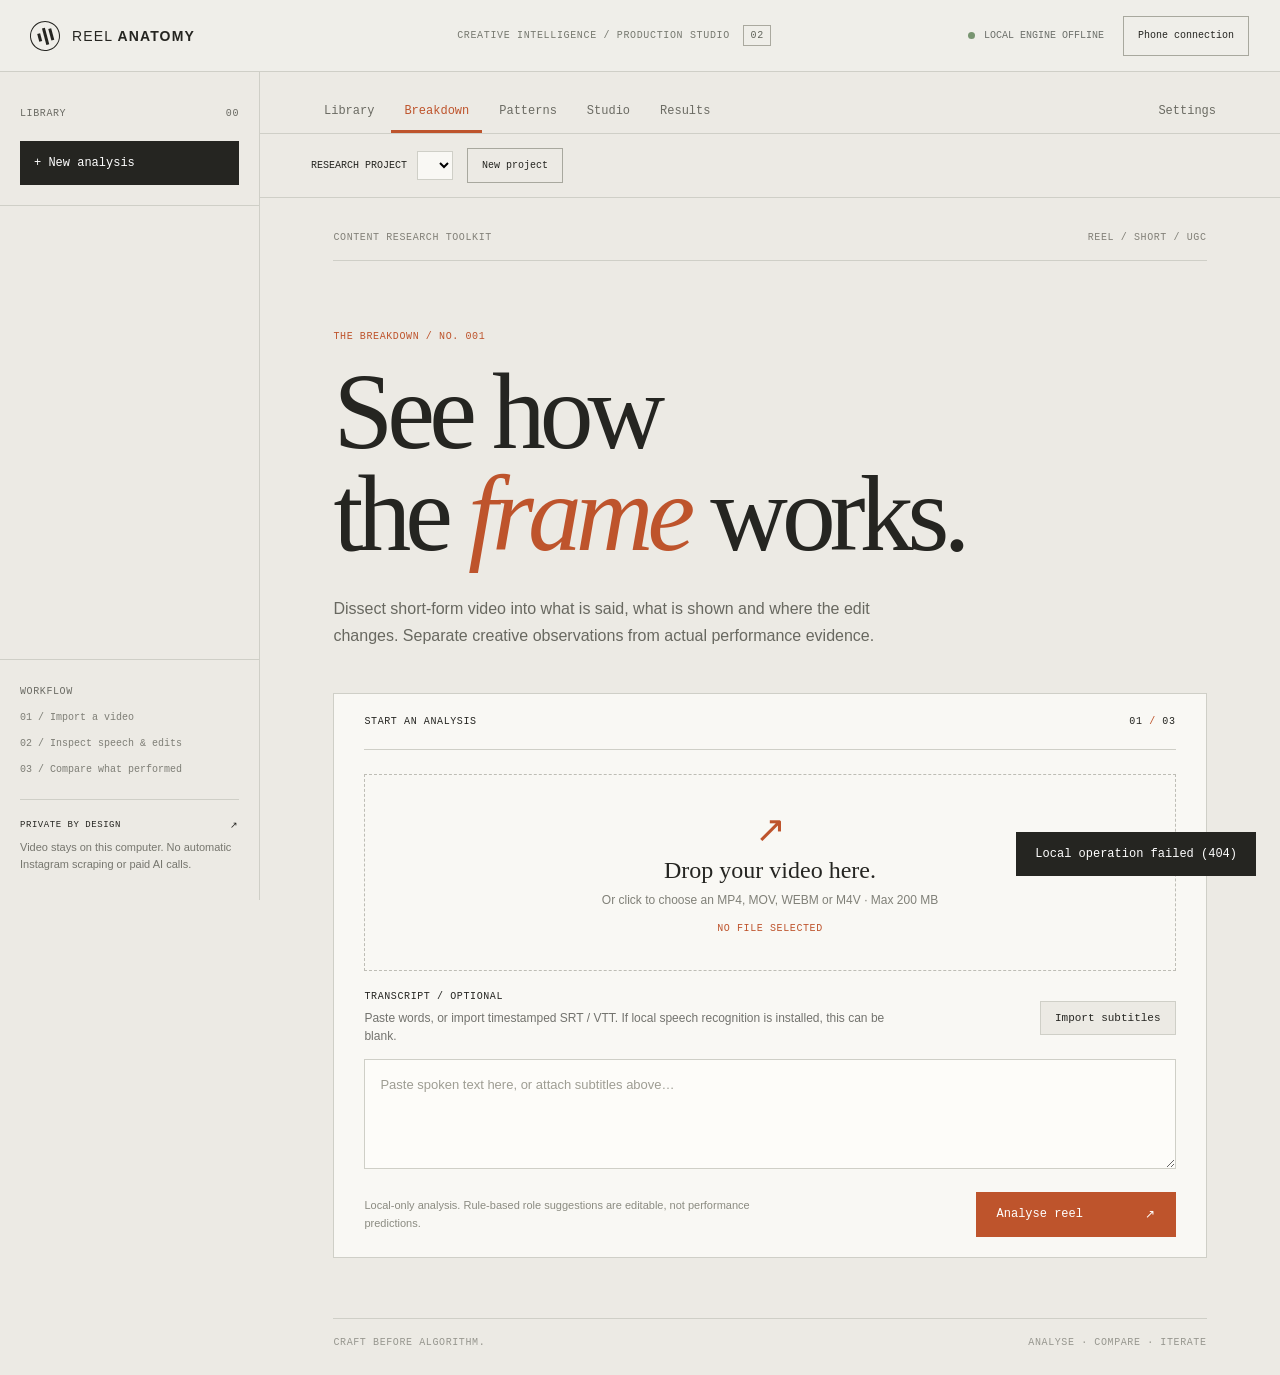
==== commit 4b3a3f2c: "Prepare iPhone PWA candidate with bounded desktop relay" ====
--- a/web/index.html
+++ b/web/index.html
@@ -2,11 +2,17 @@
 <html lang="en">
 <head>
   <meta charset="utf-8">
-  <meta name="viewport" content="width=device-width, initial-scale=1">
+  <meta name="viewport" content="width=device-width, initial-scale=1, viewport-fit=cover">
   <meta name="theme-color" content="#eceae4">
+  <link rel="manifest" href="/manifest.webmanifest">
+  <link rel="apple-touch-icon" href="/icons/icon-180.png">
+  <meta name="apple-mobile-web-app-capable" content="yes">
+  <meta name="apple-mobile-web-app-status-bar-style" content="default">
+  <meta name="apple-mobile-web-app-title" content="Reel Anatomy">
   <title>Reel Anatomy · Creative analysis workbench</title>
   <link rel="stylesheet" href="/web/style.css">
   <link rel="stylesheet" href="/web/studio.css">
+  <link rel="stylesheet" href="/web/mobile.css">
 </head>
 <body>
   <div class="shell">
@@ -168,6 +174,7 @@
     </div>
     <div class="toast" id="toast" role="status" aria-live="polite"></div>
   </div>
+  <script src="/web/mobile.js"></script>
   <script src="/web/app.js"></script>
   <script src="/web/studio.js"></script>
 </body>
--- a/web/mobile.css
+++ b/web/mobile.css
@@ -0,0 +1,9 @@
+/* iOS safe areas and touch targets; no independent native iOS runtime. */
+.mobile-gate{position:fixed;inset:0;background:var(--paper);z-index:80;overflow:auto;padding:calc(25px + env(safe-area-inset-top,0px)) 22px calc(30px + env(safe-area-inset-bottom,0px))}
+.mobile-gate-inner{max-width:620px;margin:7vh auto}.mobile-wordmark{font:11px var(--mono);letter-spacing:.06em}.mobile-gate h1{font:500 clamp(48px,10vw,76px)/1.03 var(--serif);letter-spacing:-.04em;margin:30px 0}.mobile-gate p{line-height:1.7}.mobile-gate label{display:block;font-size:13px}.mobile-gate textarea{margin:10px 0 16px;font-size:16px}.mobile-dialog{width:min(680px,calc(100vw - 28px));max-height:calc(100dvh - env(safe-area-inset-top,0px) - env(safe-area-inset-bottom,0px) - 48px);overflow:auto;border:1px solid var(--line);padding:24px;background:var(--white);color:var(--ink)}.mobile-dialog::backdrop,.brief-viewer::backdrop{background:#171714aa}.mobile-dialog h2{font:500 30px var(--serif);margin:0}.mobile-dialog h3{font:500 23px var(--serif)}.mobile-dialog p{line-height:1.7;font-size:13px}.mobile-dialog section{border-top:1px solid var(--line);padding:20px 0}.mobile-dialog button{margin:7px 4px 7px 0;min-height:44px}.mobile-dialog textarea{font-size:16px;overflow-wrap:anywhere}.offline-card{border-bottom:1px solid var(--line);padding:14px 0}.offline-card strong,.offline-card small{display:block;margin-bottom:8px}.brief-viewer{width:min(850px,calc(100vw - 12px));height:calc(100dvh - env(safe-area-inset-top,0px) - env(safe-area-inset-bottom,0px) - 20px);padding:12px;border:1px solid var(--line);background:var(--paper)}.brief-viewer iframe{display:block;width:100%;height:calc(100% - 55px);border:0;margin-top:10px}.brief-viewer button{min-height:44px}#mobile-network-state{padding:12px 5%;background:#eadac6;color:#6e4735;font-size:13px;line-height:1.6}#pair-error{color:#9d3621}#mobile-menu-button{margin-left:10px;min-height:40px;font-size:10px;letter-spacing:0}
+@media(max-width:680px){
+ :root{--phone-safe-top:env(safe-area-inset-top,0px);--phone-safe-bottom:env(safe-area-inset-bottom,0px);--phone-header:calc(60px + var(--phone-safe-top))}
+ .topbar{height:var(--phone-header);padding:var(--phone-safe-top) max(12px,env(safe-area-inset-right,0px)) 0 max(12px,env(safe-area-inset-left,0px));gap:6px;position:sticky;top:0}.topbar .brand{gap:7px}.topbar .brand-name{font-size:11px}.topbar .brand-mark{width:24px;height:24px}.header-right{gap:3px}.header-right #system-status,.header-right .live-dot{display:none}#mobile-menu-button{font-size:10px;padding:8px;min-height:44px;margin:0}
+ .sidebar{display:none}.main{padding-bottom:calc(86px + var(--phone-safe-bottom))}.workspace{min-height:calc(100dvh - var(--phone-header))}.workspace-tabs{position:fixed;bottom:0;left:0;right:0;top:auto;z-index:35;padding:7px max(6px,env(safe-area-inset-right,0px)) calc(7px + var(--phone-safe-bottom)) max(6px,env(safe-area-inset-left,0px));border-top:1px solid var(--line);border-bottom:0;justify-content:space-between;background:var(--white);overflow-x:auto}.workspace-tabs button{min-height:44px;padding:8px;font-size:10px;flex-shrink:0;border-bottom:0;border-top:2px solid transparent}.workspace-tabs button.selected{border-top-color:var(--accent)}.research-bar{padding:10px 17px}.research-bar label{flex:1}.research-bar select{max-width:100%;width:100%;font-size:16px}.research-bar .outline-button{min-height:44px}
+ .studio-pane input,.studio-pane select,.studio-pane textarea,.post-dialog input,.post-dialog select,.post-dialog textarea,.metric-fields input,.row-text,.role-select,#transcript-input{font-size:16px!important}.primary-button,.outline-button,.file-mini{min-height:44px}.studio-pane{padding-top:24px}.studio-heading h1{font-size:40px}.post-dialog{max-height:calc(100dvh - var(--phone-safe-top) - var(--phone-safe-bottom) - 36px);margin-top:calc(18px + var(--phone-safe-top));overscroll-behavior:contain}.toast{bottom:calc(85px + var(--phone-safe-bottom));right:15px;left:15px;max-width:none}.start-view{min-height:0}.intro{padding-top:28px}.intro h1{font-size:52px}.form-stage{margin-bottom:28px}.video-frame{aspect-ratio:auto;min-height:210px;max-height:60dvh}.video-frame video{max-height:60dvh;min-height:210px}.table-hdr{font-size:9px}.shot-grid{grid-template-columns:repeat(2,minmax(0,1fr))}.mobile-dialog{padding:18px}.mobile-dialog .section-top{align-items:center}.mobile-dialog h2{font-size:25px}
+}
